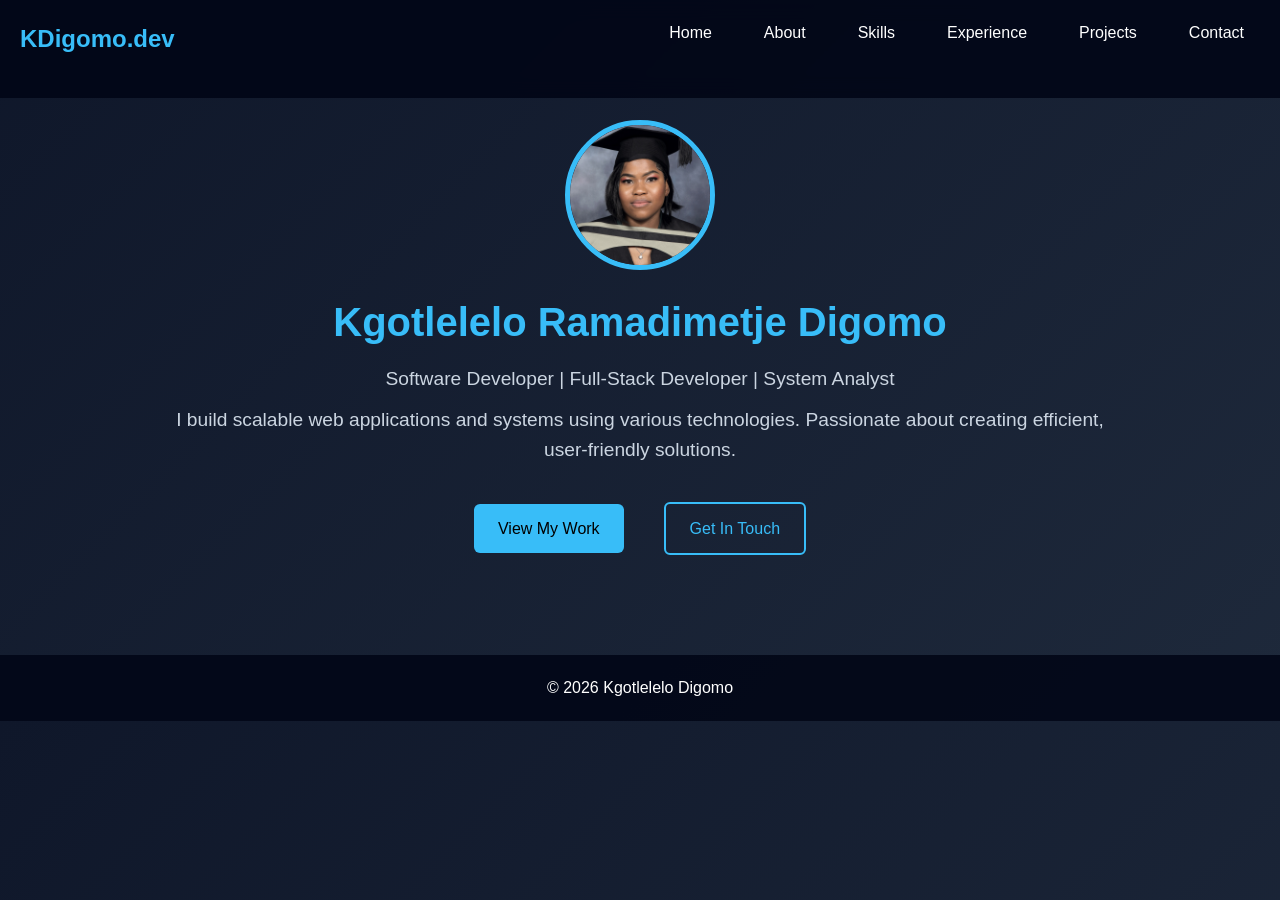
==== index.html @ d0cde913 "Initial portfolio upload" ====
<!DOCTYPE html>
<html>
<head>
  <title>Home | Kgotlelelo Digomo</title>
  <link rel="stylesheet" href="styles.css">
</head>
<body>

<header>
  <nav class="navbar">
    <h2 class="logo">KDigomo.dev</h2>
    <ul class="nav-links">
      <li><a href="index.html">Home</a></li>
      <li><a href="about.html">About</a></li>
      <li><a href="skills.html">Skills</a></li>
      <li><a href="experience.html">Experience</a></li>
      <li><a href="projects.html">Projects</a></li>
      <li><a href="contact.html">Contact</a></li>
    </ul>
  </nav>
</header>

<section class="hero">
  <div class="hero-content">
    <img src="images/img3.jpg" alt="Kgotlelelo Digomo" class="profile-img">
    <h1>Kgotlelelo Ramadimetje Digomo</h1>
    <p>Software Developer | Full-Stack Developer | System Analyst</p>
    <p>I build scalable web applications and systems using various technologies. Passionate about creating efficient, user-friendly solutions.</p>
    <br>
    <div class="hero-buttons">
      <a class="btn" href="projects.html">View My Work</a>
      <a class="btn secondary" href="contact.html">Get In Touch</a>
    </div>
  </div>
</section>

<footer>© 2026 Kgotlelelo Digomo</footer>

</body>
</html>
---- styles.css ----
* {
  margin: 0;
  padding: 0;
  box-sizing: border-box;
}

body {
  font-family: 'Segoe UI', sans-serif;
  background: linear-gradient(135deg, #0f172a 0%, #1e293b 100%);
  color: #fff;
  line-height: 1.6;
}

.navbar {
  display: flex;
  justify-content: space-between;
  padding: 20px;
  background: rgba(2, 6, 23, 0.9);
  backdrop-filter: blur(10px);
  position: fixed;
  width: 100%;
  top: 0;
  z-index: 1000;
}

.logo {
  color: #38bdf8;
  font-weight: bold;
  font-size: 1.5rem;
}

.nav-links {
  display: flex;
  list-style: none;
}

.nav-links li {
  margin-left: 20px;
}

.nav-links a {
  color: #fff;
  text-decoration: none;
  padding: 8px 16px;
  border-radius: 5px;
  transition: background 0.3s, color 0.3s;
}

.nav-links a:hover {
  background: #38bdf8;
  color: #000;
}

.hero {
  padding: 120px 20px 60px;
  max-width: 1000px;
  margin: auto;
  text-align: center;
}

.hero-content {
  display: flex;
  flex-direction: column;
  align-items: center;
}

.profile-img {
  width: 150px;
  height: 150px;
  border-radius: 50%;
  border: 5px solid #38bdf8;
  margin-bottom: 20px;
  object-fit: cover;
}

.hero h1 {
  font-size: 2.5rem;
  margin-bottom: 10px;
}

.hero p {
  font-size: 1.2rem;
  margin-bottom: 10px;
  color: #cbd5e1;
}

.btn {
  padding: 12px 24px;
  background: #38bdf8;
  color: #000;
  border-radius: 6px;
  text-decoration: none;
  margin: 0 10px;
  transition: background 0.3s, transform 0.3s;
}

.btn:hover {
  background: #0ea5e9;
  transform: translateY(-2px);
}

.btn.secondary {
  background: transparent;
  border: 2px solid #38bdf8;
  color: #38bdf8;
}

.btn.secondary:hover {
  background: #38bdf8;
  color: #000;
}

.hero-buttons {
  display: flex;
  flex-direction: row;
  align-items: center;
  gap: 20px;
  justify-content: center;
}

.about-header {
  display: flex;
  align-items: center;
  gap: 20px;
  margin-bottom: 30px;
}

.about-intro {
  flex: 1;
}

.education-achievements {
  display: flex;
  gap: 20px;
}

.education-achievements .card {
  flex: 1;
}

section {
  padding: 60px 20px;
  max-width: 1000px;
  margin: auto;
}

h1, h2 {
  color: #38bdf8;
  margin-bottom: 20px;
}

h2 {
  font-size: 1.5rem;
}

.card {
  background: rgba(30, 41, 59, 0.8);
  padding: 30px;
  border-radius: 15px;
  margin-bottom: 20px;
  box-shadow: 0 4px 20px rgba(0, 0, 0, 0.3);
  transition: transform 0.3s, box-shadow 0.3s;
}

.card:hover {
  transform: translateY(-5px);
  box-shadow: 0 8px 30px rgba(0, 0, 0, 0.4);
}

.section-intro {
  color: #cbd5e1;
  max-width: 760px;
  margin-bottom: 30px;
}

.projects-grid {
  display: grid;
  grid-template-columns: repeat(auto-fit, minmax(300px, 1fr));
  gap: 20px;
}

.project-card img {
  width: 100%;
  border-radius: 12px;
  margin-bottom: 18px;
  object-fit: cover;
  min-height: 180px;
}

.project-content {
  display: flex;
  flex-direction: column;
  gap: 14px;
}

.project-meta {
  color: #94a3b8;
  font-size: 0.95rem;
}

.project-features {
  list-style: none;
  padding: 0;
  margin: 0;
  display: grid;
  gap: 8px;
}

.project-features li {
  background: rgba(56, 189, 248, 0.08);
  padding: 10px 14px;
  border-radius: 10px;
  border-left: 3px solid #38bdf8;
}

.skill-panels {
  display: grid;
  grid-template-columns: 1fr 1fr;
  gap: 20px;
  align-items: start;
  min-width: 0;
}

.contact-grid {
  display: grid;
  grid-template-columns: repeat(auto-fit, minmax(280px, 1fr));
  gap: 20px;
  margin-top: 20px;
}

.contact-card {
  text-align: center;
  padding: 25px;
  transition: transform 0.3s, box-shadow 0.3s;
}

.contact-card:hover {
  transform: translateY(-8px);
  box-shadow: 0 12px 40px rgba(0, 0, 0, 0.5);
}

.contact-icon {
  font-size: 2.5rem;
  margin-bottom: 15px;
}

.contact-card h3 {
  color: #38bdf8;
  margin-bottom: 10px;
  font-size: 1.3rem;
}

.contact-card p {
  margin: 5px 0;
  color: #cbd5e1;
}

.contact-card a {
  color: #38bdf8;
  text-decoration: none;
  font-weight: 500;
}

.contact-card a:hover {
  text-decoration: underline;
}

.contact-note {
  font-size: 0.9rem;
  color: #94a3b8;
  font-style: italic;
  margin-top: 8px;
}

@media (max-width: 768px) {
  .contact-grid {
    grid-template-columns: 1fr;
  }
}

.experience-container {
  max-width: 900px;
  margin: 0 auto;
}

.experience-card {
  padding: 30px;
  margin-bottom: 20px;
}

.experience-header {
  display: flex;
  align-items: center;
  gap: 20px;
  margin-bottom: 25px;
  padding-bottom: 20px;
  border-bottom: 1px solid rgba(56, 189, 248, 0.2);
}

.experience-icon {
  font-size: 3rem;
  background: rgba(56, 189, 248, 0.1);
  padding: 15px;
  border-radius: 50%;
  border: 2px solid #38bdf8;
}

.experience-details h2 {
  color: #38bdf8;
  margin-bottom: 5px;
  font-size: 1.5rem;
}

.experience-details h3 {
  color: #cbd5e1;
  margin-bottom: 5px;
  font-size: 1.2rem;
  font-weight: 500;
}

.experience-duration {
  color: #94a3b8;
  font-size: 0.95rem;
  font-style: italic;
}

.experience-content {
  display: flex;
  flex-direction: column;
  gap: 25px;
}

.experience-section h4 {
  color: #38bdf8;
  margin-bottom: 15px;
  font-size: 1.1rem;
  display: flex;
  align-items: center;
  gap: 8px;
}

.tech-stack {
  display: flex;
  flex-wrap: wrap;
  gap: 8px;
}

.tech-tag {
  background: rgba(56, 189, 248, 0.15);
  color: #38bdf8;
  padding: 6px 12px;
  border-radius: 20px;
  font-size: 0.85rem;
  font-weight: 500;
  border: 1px solid rgba(56, 189, 248, 0.3);
}

.achievement-list {
  list-style: none;
  padding: 0;
  margin: 0;
  display: grid;
  gap: 12px;
}

.achievement-list li {
  background: rgba(56, 189, 248, 0.08);
  padding: 12px 16px;
  border-radius: 10px;
  border-left: 3px solid #38bdf8;
  position: relative;
}

.achievement-list li::before {
  content: "✓";
  color: #38bdf8;
  font-weight: bold;
  margin-right: 10px;
}

@media (max-width: 768px) {
  .experience-header {
    flex-direction: column;
    text-align: center;
    gap: 15px;
  }

  .tech-stack {
    justify-content: center;
  }
}

.skills-grid {
  display: grid;
  grid-template-columns: repeat(2, minmax(260px, 1fr));
  gap: 20px;
  align-items: start;
  min-width: 0;
}

.skill-item,
.soft-skills-list {
  display: flex;
  flex-direction: column;
  gap: 10px;
  min-width: 0;
}

.skill-item li {
  word-break: normal;
  white-space: normal;
}
@media (max-width: 960px) {
  .skill-panels {
    grid-template-columns: 1fr;
  }
}

@media (max-width: 650px) {
  .skills-grid {
    grid-template-columns: 1fr;
  }
}
.skill-item h3 {
  color: #38bdf8;
  margin-bottom: 10px;
}

.skill-item ul {
  list-style: none;
  padding: 0;
}

.skill-item li {
  background: rgba(56, 189, 248, 0.1);
  padding: 8px 12px;
  margin-bottom: 5px;
  border-radius: 5px;
  border-left: 3px solid #38bdf8;
}

ul {
  padding-left: 20px;
}

ul li {
  margin-bottom: 5px;
}

@media (max-width: 900px) {
  .skill-panels {
    grid-template-columns: 1fr;
  }
}

@media (max-width: 600px) {
  .skills-grid {
    grid-template-columns: 1fr;
  }
}

a {
  color: #38bdf8;
  text-decoration: none;
}

a:hover {
  text-decoration: underline;
}

footer {
  text-align: center;
  padding: 20px;
  background: rgba(2, 6, 23, 0.9);
  margin-top: 40px;
}
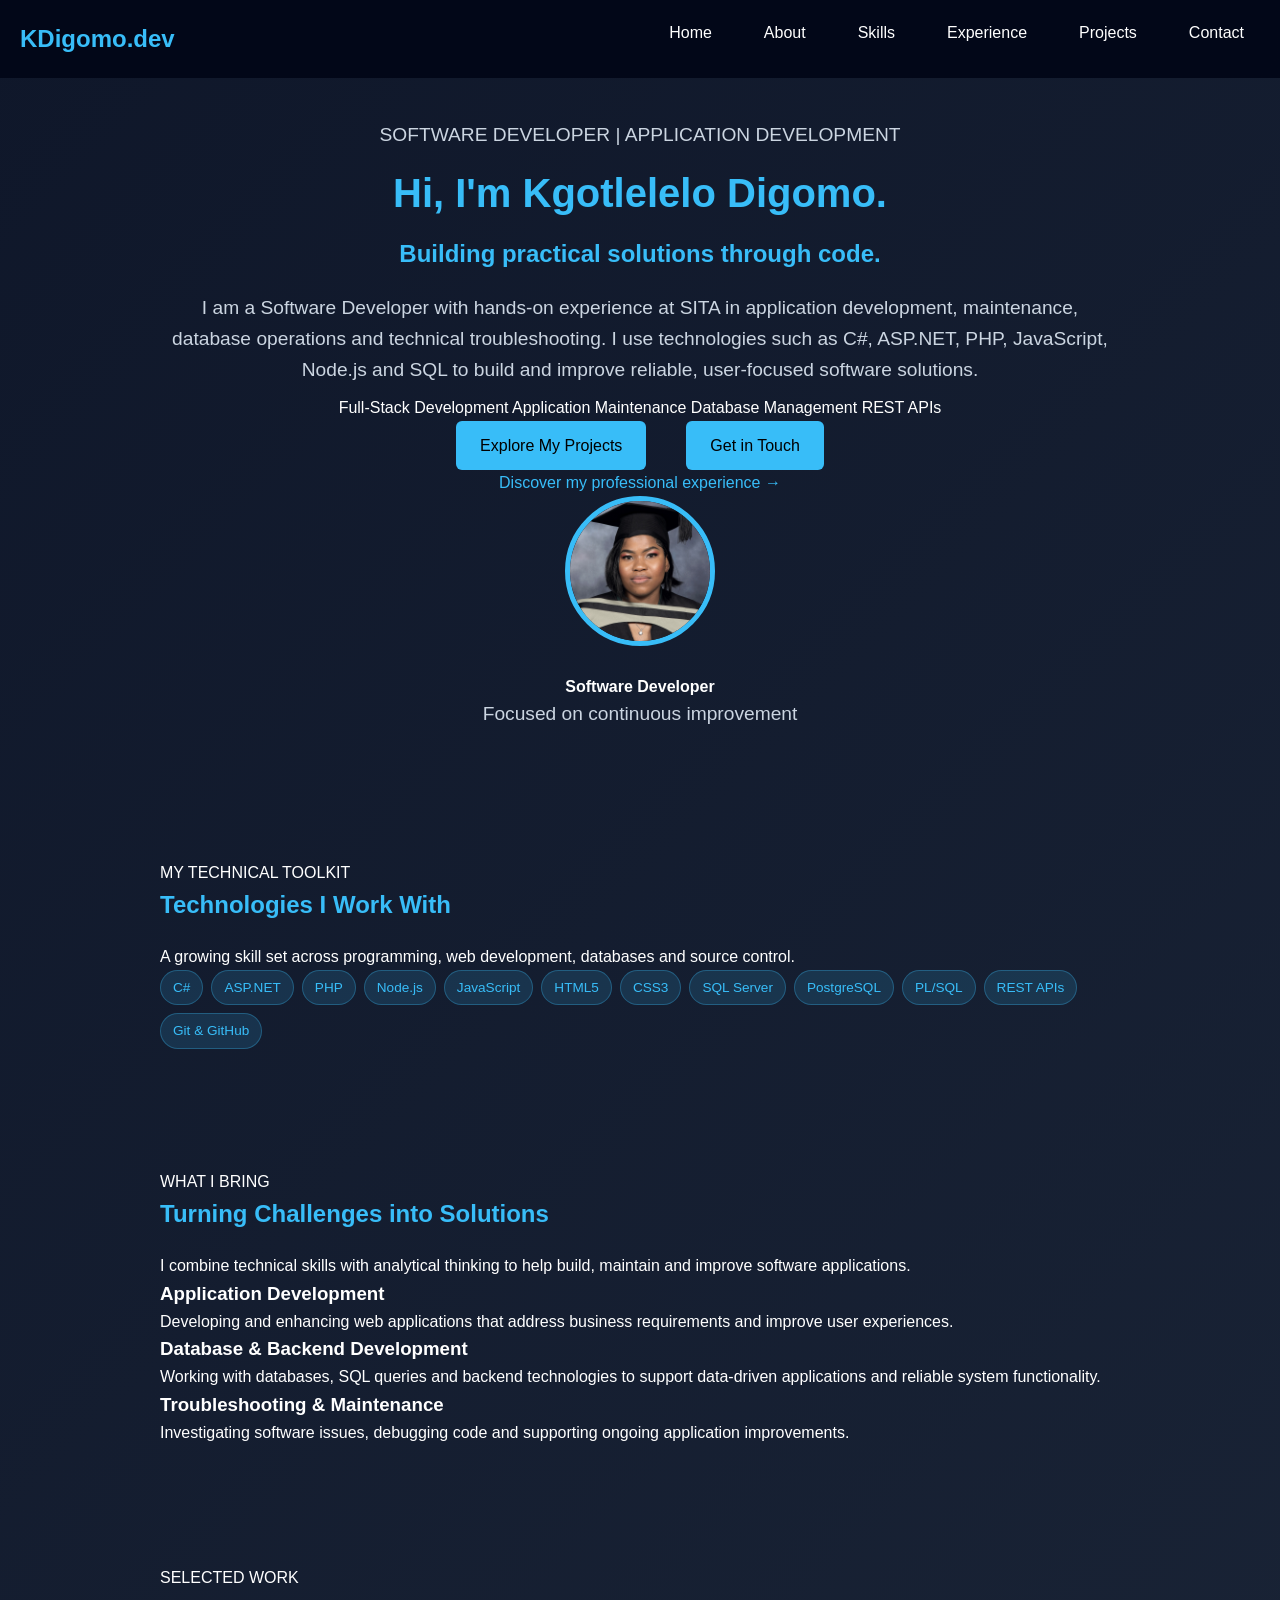
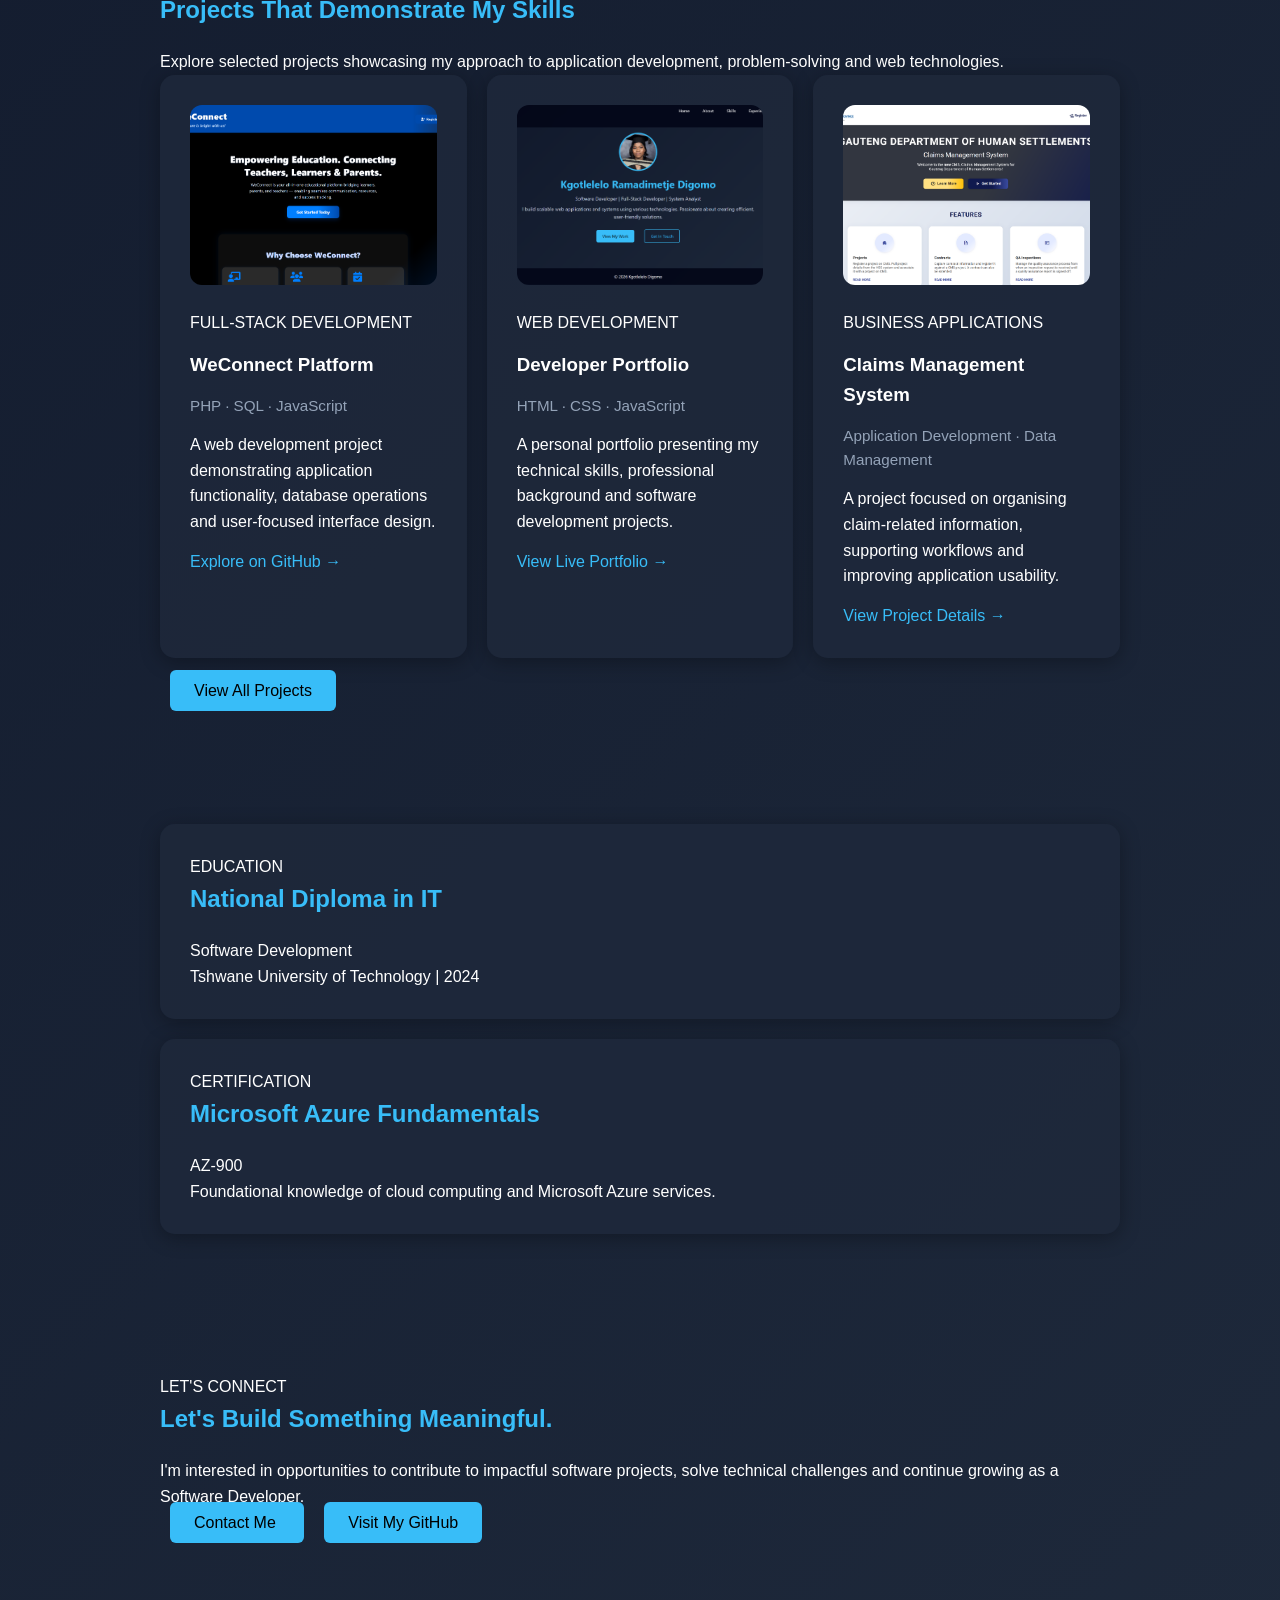
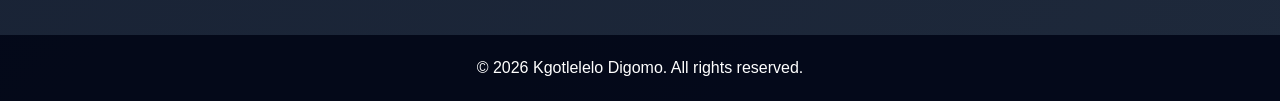
==== commit 29082c09: "Update index.html Latest Changes" ====
--- a/index.html
+++ b/index.html
@@ -1,40 +1,375 @@
 <!DOCTYPE html>
-<html>
+<html lang="en">
 <head>
-  <title>Home | Kgotlelelo Digomo</title>
-  <link rel="stylesheet" href="styles.css">
+    <meta charset="UTF-8">
+    <meta name="viewport" content="width=device-width, initial-scale=1.0">
+
+    <meta name="description"
+          content="Kgotlelelo Digomo is a Software Developer with experience in application development, full-stack web development, database management and software maintenance. Explore his skills, projects and professional experience.">
+
+    <meta name="author" content="Kgotlelelo Digomo">
+    <meta name="theme-color" content="#0f172a">
+
+    <title>Kgotlelelo Digomo | Software Developer &amp; Full-Stack Developer</title>
+
+    <link rel="stylesheet" href="styles.css">
 </head>
 <body>
 
 <header>
-  <nav class="navbar">
-    <h2 class="logo">KDigomo.dev</h2>
-    <ul class="nav-links">
-      <li><a href="index.html">Home</a></li>
-      <li><a href="about.html">About</a></li>
-      <li><a href="skills.html">Skills</a></li>
-      <li><a href="experience.html">Experience</a></li>
-      <li><a href="projects.html">Projects</a></li>
-      <li><a href="contact.html">Contact</a></li>
-    </ul>
-  </nav>
+    <nav class="navbar">
+        <a href="index.html" class="logo">KDigomo.dev</a>
+
+        <ul class="nav-links">
+            <li><a href="index.html" class="active">Home</a></li>
+            <li><a href="about.html">About</a></li>
+            <li><a href="skills.html">Skills</a></li>
+            <li><a href="experience.html">Experience</a></li>
+            <li><a href="projects.html">Projects</a></li>
+            <li><a href="contact.html">Contact</a></li>
+        </ul>
+    </nav>
 </header>
 
-<section class="hero">
-  <div class="hero-content">
-    <img src="images/img3.jpg" alt="Kgotlelelo Digomo" class="profile-img">
-    <h1>Kgotlelelo Ramadimetje Digomo</h1>
-    <p>Software Developer | Full-Stack Developer | System Analyst</p>
-    <p>I build scalable web applications and systems using various technologies. Passionate about creating efficient, user-friendly solutions.</p>
-    <br>
-    <div class="hero-buttons">
-      <a class="btn" href="projects.html">View My Work</a>
-      <a class="btn secondary" href="contact.html">Get In Touch</a>
-    </div>
-  </div>
-</section>
-
-<footer>© 2026 Kgotlelelo Digomo</footer>
+<main>
+
+    <!-- HERO SECTION -->
+    <section class="hero">
+        <div class="hero-content">
+
+            <div class="hero-text">
+
+                <p class="eyebrow">
+                    SOFTWARE DEVELOPER | APPLICATION DEVELOPMENT
+                </p>
+
+                <h1>
+                    Hi, I'm <span>Kgotlelelo Digomo.</span>
+                </h1>
+
+                <h2 class="hero-subtitle">
+                    Building practical solutions through code.
+                </h2>
+
+                <p class="hero-description">
+                    I am a Software Developer with hands-on experience
+                    at SITA in application development, maintenance,
+                    database operations and technical troubleshooting.
+                    I use technologies such as C#, ASP.NET, PHP,
+                    JavaScript, Node.js and SQL to build and improve
+                    reliable, user-focused software solutions.
+                </p>
+
+                <div class="hero-highlights">
+                    <span>Full-Stack Development</span>
+                    <span>Application Maintenance</span>
+                    <span>Database Management</span>
+                    <span>REST APIs</span>
+                </div>
+
+                <div class="hero-buttons">
+                    <a class="btn btn-primary" href="projects.html">
+                        Explore My Projects
+                    </a>
+
+                    <a class="btn btn-secondary" href="contact.html">
+                        Get in Touch
+                    </a>
+                </div>
+
+                <a href="experience.html" class="hero-experience-link">
+                    Discover my professional experience &rarr;
+                </a>
+
+            </div>
+
+            <div class="hero-image-container">
+                <img
+                    src="images/img3.jpg"
+                    alt="Kgotlelelo Digomo, Software Developer"
+                    class="profile-img"
+                    fetchpriority="high"
+                >
+
+                <div class="hero-image-caption">
+                    <span class="status-indicator"></span>
+                    <div>
+                        <strong>Software Developer</strong>
+                        <p>Focused on continuous improvement</p>
+                    </div>
+                </div>
+            </div>
+
+        </div>
+    </section>
+
+
+    <!-- TECHNOLOGY STACK -->
+    <section class="tech-overview">
+
+        <div class="section-heading">
+            <p class="eyebrow">MY TECHNICAL TOOLKIT</p>
+            <h2>Technologies I Work With</h2>
+
+            <p>
+                A growing skill set across programming, web development,
+                databases and source control.
+            </p>
+        </div>
+
+        <div class="tech-stack">
+            <span class="tech-tag">C#</span>
+            <span class="tech-tag">ASP.NET</span>
+            <span class="tech-tag">PHP</span>
+            <span class="tech-tag">Node.js</span>
+            <span class="tech-tag">JavaScript</span>
+            <span class="tech-tag">HTML5</span>
+            <span class="tech-tag">CSS3</span>
+            <span class="tech-tag">SQL Server</span>
+            <span class="tech-tag">PostgreSQL</span>
+            <span class="tech-tag">PL/SQL</span>
+            <span class="tech-tag">REST APIs</span>
+            <span class="tech-tag">Git &amp; GitHub</span>
+        </div>
+
+    </section>
+
+
+    <!-- PROFESSIONAL VALUE -->
+    <section class="home-strengths">
+
+        <div class="section-heading">
+            <p class="eyebrow">WHAT I BRING</p>
+            <h2>Turning Challenges into Solutions</h2>
+
+            <p>
+                I combine technical skills with analytical thinking
+                to help build, maintain and improve software applications.
+            </p>
+        </div>
+
+        <div class="focus-grid">
+
+            <article class="focus-item">
+                <h3>Application Development</h3>
+                <p>
+                    Developing and enhancing web applications that
+                    address business requirements and improve user
+                    experiences.
+                </p>
+            </article>
+
+            <article class="focus-item">
+                <h3>Database &amp; Backend Development</h3>
+                <p>
+                    Working with databases, SQL queries and backend
+                    technologies to support data-driven applications
+                    and reliable system functionality.
+                </p>
+            </article>
+
+            <article class="focus-item">
+                <h3>Troubleshooting &amp; Maintenance</h3>
+                <p>
+                    Investigating software issues, debugging code
+                    and supporting ongoing application improvements.
+                </p>
+            </article>
+
+        </div>
+
+    </section>
+
+
+    <!-- FEATURED WORK -->
+    <section class="featured-work">
+
+        <div class="section-heading">
+            <p class="eyebrow">SELECTED WORK</p>
+            <h2>Projects That Demonstrate My Skills</h2>
+
+            <p>
+                Explore selected projects showcasing my approach to
+                application development, problem-solving and web
+                technologies.
+            </p>
+        </div>
+
+        <div class="projects-grid">
+
+            <article class="project-card card">
+                <img
+                    src="images/WeConnect.png"
+                    alt="WeConnect web application preview"
+                    loading="lazy"
+                >
+
+                <div class="project-content">
+                    <p class="project-category">FULL-STACK DEVELOPMENT</p>
+
+                    <h3>WeConnect Platform</h3>
+
+                    <p class="project-meta">
+                        PHP · SQL · JavaScript
+                    </p>
+
+                    <p>
+                        A web development project demonstrating
+                        application functionality, database operations
+                        and user-focused interface design.
+                    </p>
+
+                    <a
+                        href="https://github.com/KgLelo/We_Connect"
+                        class="project-link"
+                        target="_blank"
+                        rel="noopener noreferrer"
+                    >
+                        Explore on GitHub &rarr;
+                    </a>
+                </div>
+            </article>
+
+            <article class="project-card card">
+                <img
+                    src="images/Portfolio.png"
+                    alt="Personal developer portfolio preview"
+                    loading="lazy"
+                >
+
+                <div class="project-content">
+                    <p class="project-category">WEB DEVELOPMENT</p>
+
+                    <h3>Developer Portfolio</h3>
+
+                    <p class="project-meta">
+                        HTML · CSS · JavaScript
+                    </p>
+
+                    <p>
+                        A personal portfolio presenting my technical
+                        skills, professional background and software
+                        development projects.
+                    </p>
+
+                    <a
+                        href="https://kglelo.github.io/portfolio1/"
+                        class="project-link"
+                        target="_blank"
+                        rel="noopener noreferrer"
+                    >
+                        View Live Portfolio &rarr;
+                    </a>
+                </div>
+            </article>
+
+            <article class="project-card card">
+                <img
+                    src="images/ClaimsManagement.png"
+                    alt="Claims management application preview"
+                    loading="lazy"
+                >
+
+                <div class="project-content">
+                    <p class="project-category">BUSINESS APPLICATIONS</p>
+
+                    <h3>Claims Management System</h3>
+
+                    <p class="project-meta">
+                        Application Development · Data Management
+                    </p>
+
+                    <p>
+                        A project focused on organising claim-related
+                        information, supporting workflows and improving
+                        application usability.
+                    </p>
+
+                    <a href="projects.html" class="project-link">
+                        View Project Details &rarr;
+                    </a>
+                </div>
+            </article>
+
+        </div>
+
+        <div class="section-action">
+            <a href="projects.html" class="btn btn-primary">
+                View All Projects
+            </a>
+        </div>
+
+    </section>
+
+
+    <!-- EDUCATION AND CERTIFICATION -->
+    <section class="home-credentials">
+
+        <div class="credential-card card">
+            <p class="eyebrow">EDUCATION</p>
+            <h2>National Diploma in IT</h2>
+
+            <p>
+                Software Development
+            </p>
+
+            <p class="credential-institution">
+                Tshwane University of Technology | 2024
+            </p>
+        </div>
+
+        <div class="credential-card card">
+            <p class="eyebrow">CERTIFICATION</p>
+            <h2>Microsoft Azure Fundamentals</h2>
+
+            <p>
+                AZ-900
+            </p>
+
+            <p class="credential-institution">
+                Foundational knowledge of cloud computing
+                and Microsoft Azure services.
+            </p>
+        </div>
+
+    </section>
+
+
+    <!-- CONTACT CALL TO ACTION -->
+    <section class="projects-cta">
+
+        <p class="eyebrow">LET'S CONNECT</p>
+
+        <h2>Let's Build Something Meaningful.</h2>
+
+        <p>
+            I'm interested in opportunities to contribute to
+            impactful software projects, solve technical challenges
+            and continue growing as a Software Developer.
+        </p>
+
+        <div class="project-actions">
+            <a href="contact.html" class="btn btn-primary">
+                Contact Me
+            </a>
+
+            <a
+                href="https://github.com/KgLelo"
+                class="btn btn-secondary"
+                target="_blank"
+                rel="noopener noreferrer"
+            >
+                Visit My GitHub
+            </a>
+        </div>
+
+    </section>
+
+</main>
+
+<footer>
+    <p>&copy; 2026 Kgotlelelo Digomo. All rights reserved.</p>
+</footer>
 
 </body>
 </html>
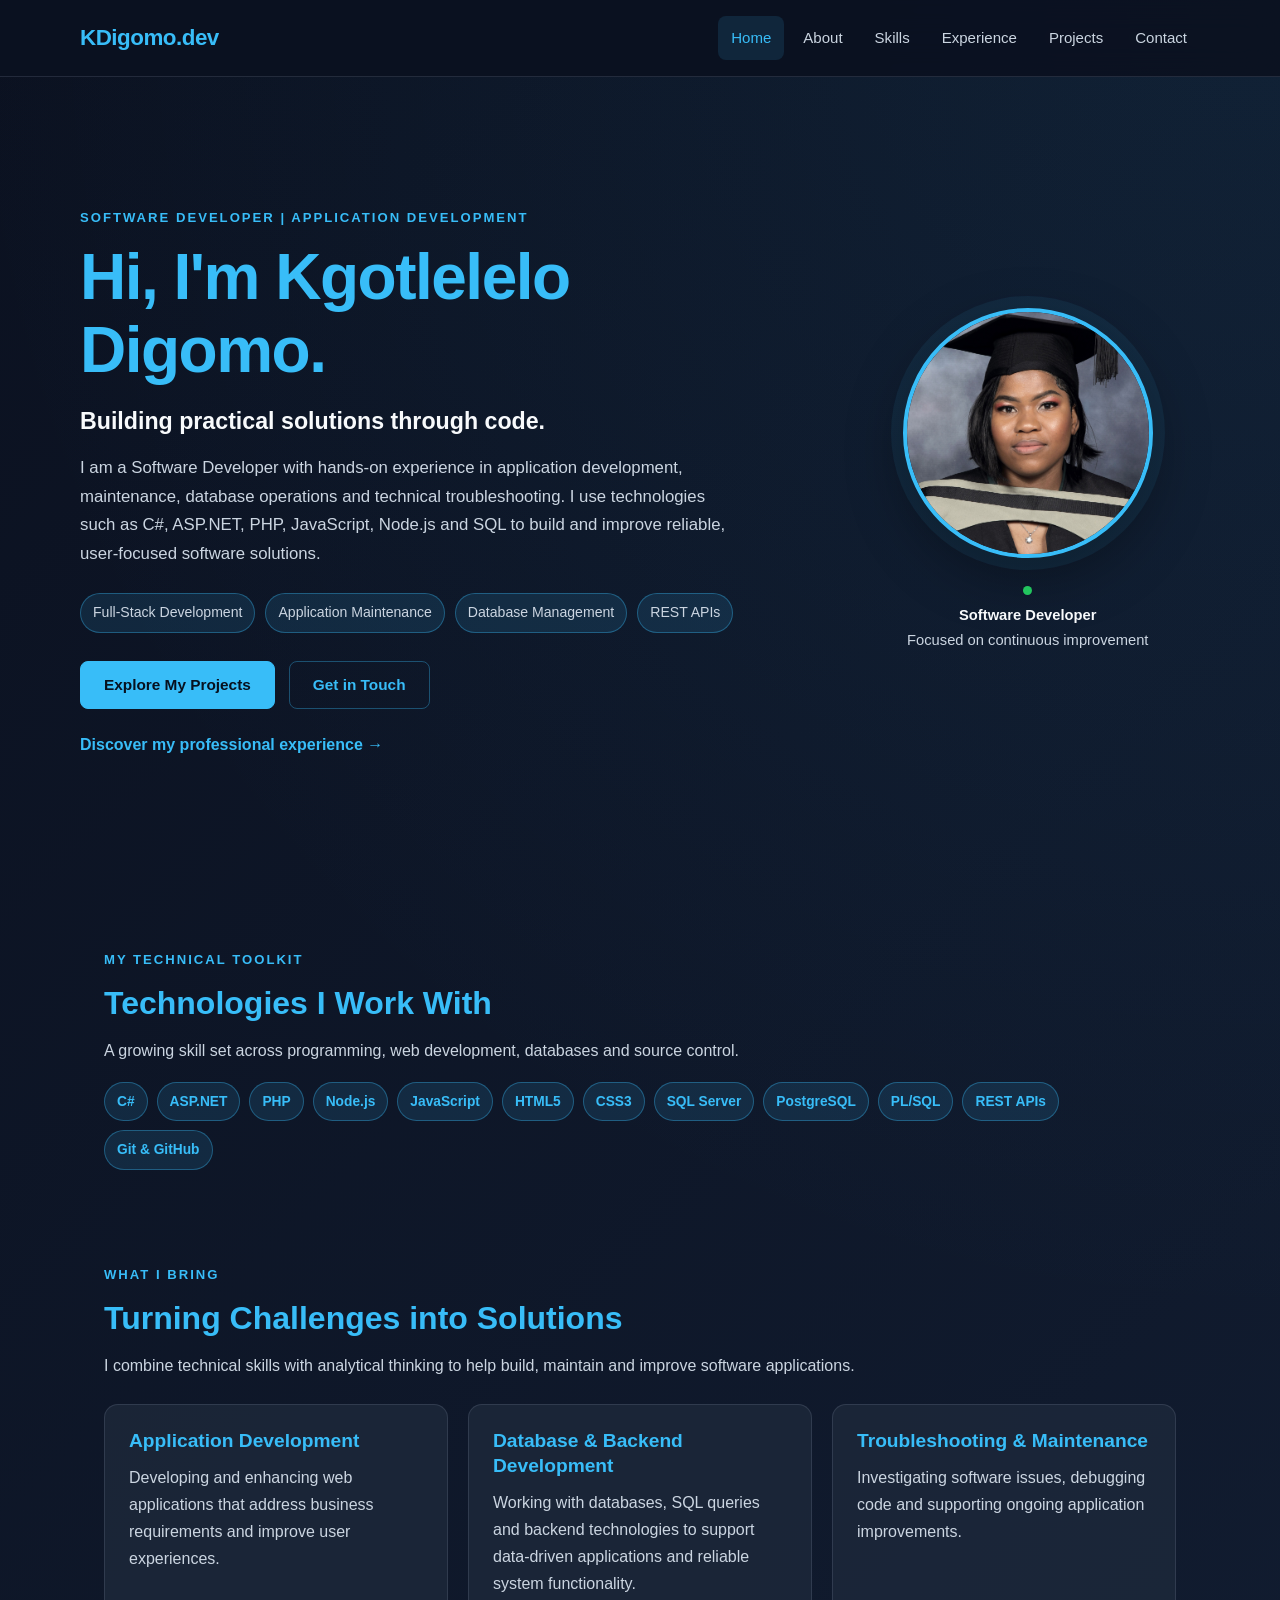
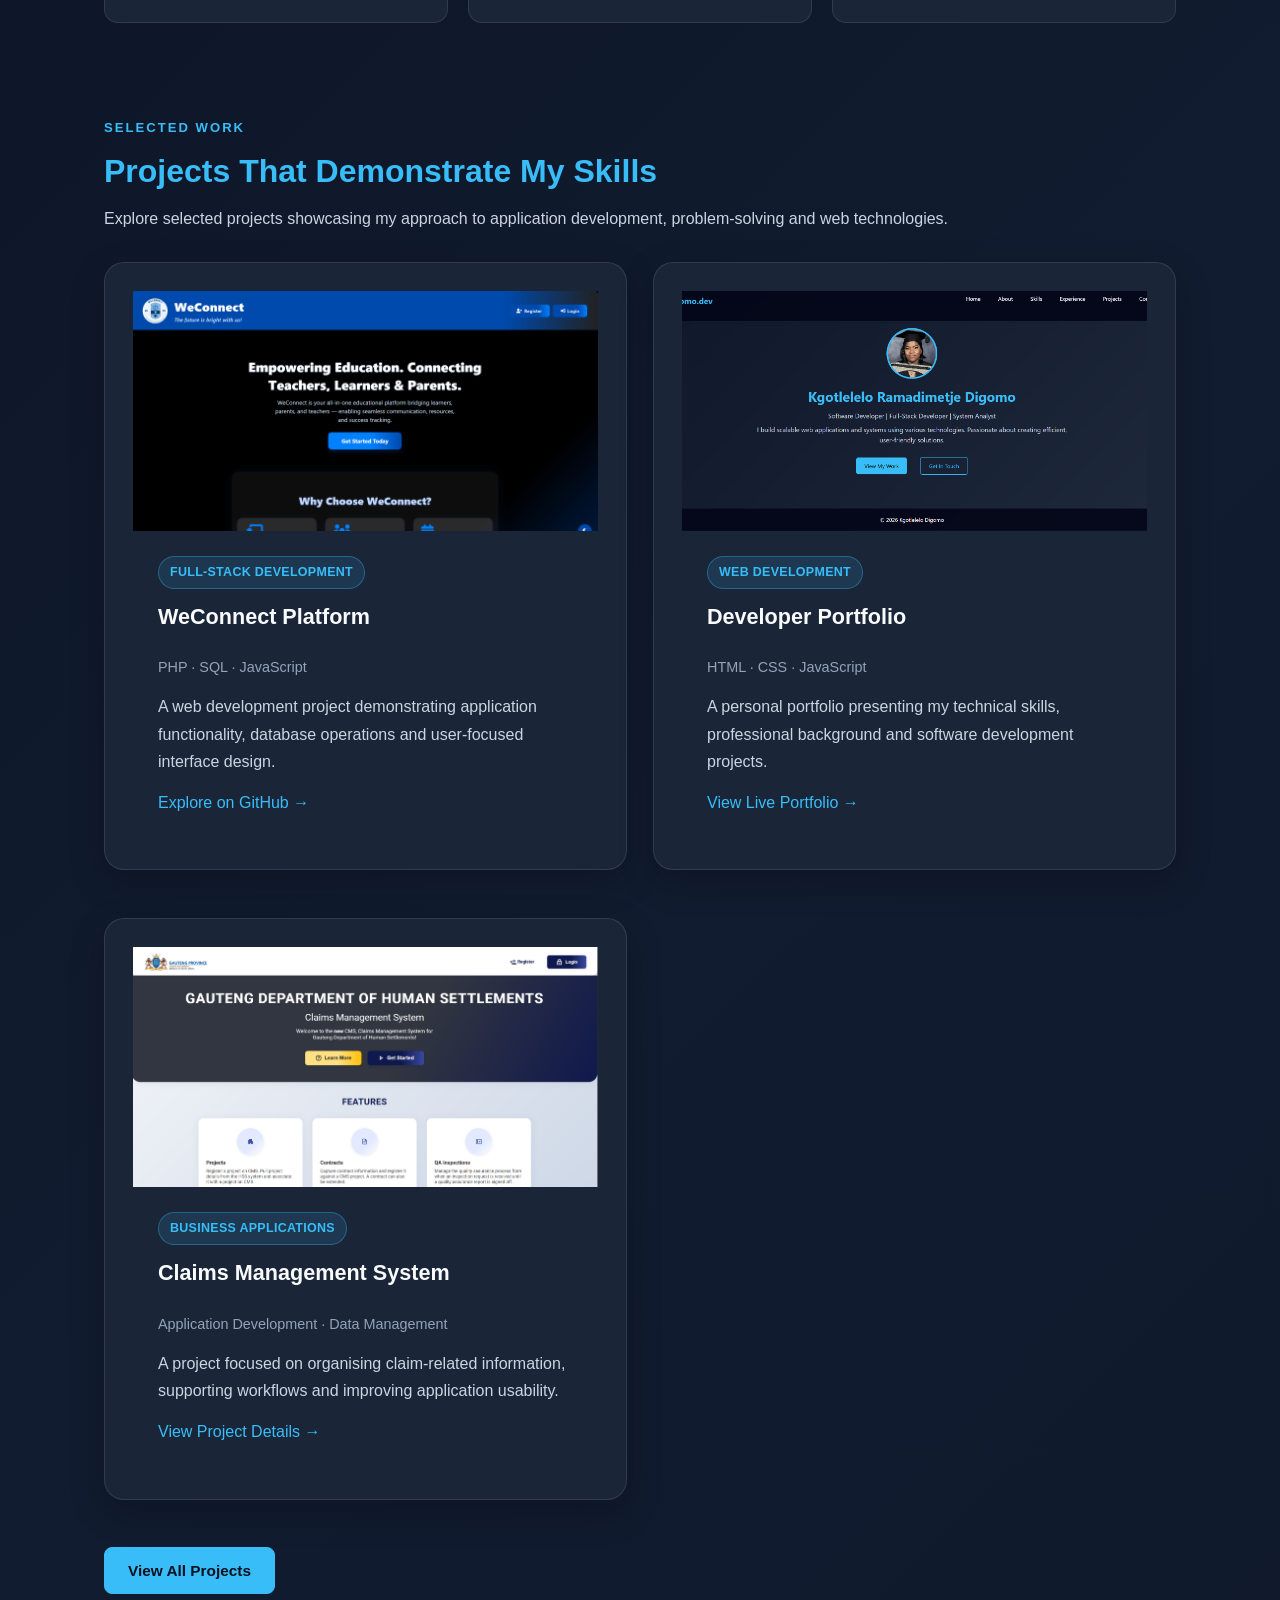
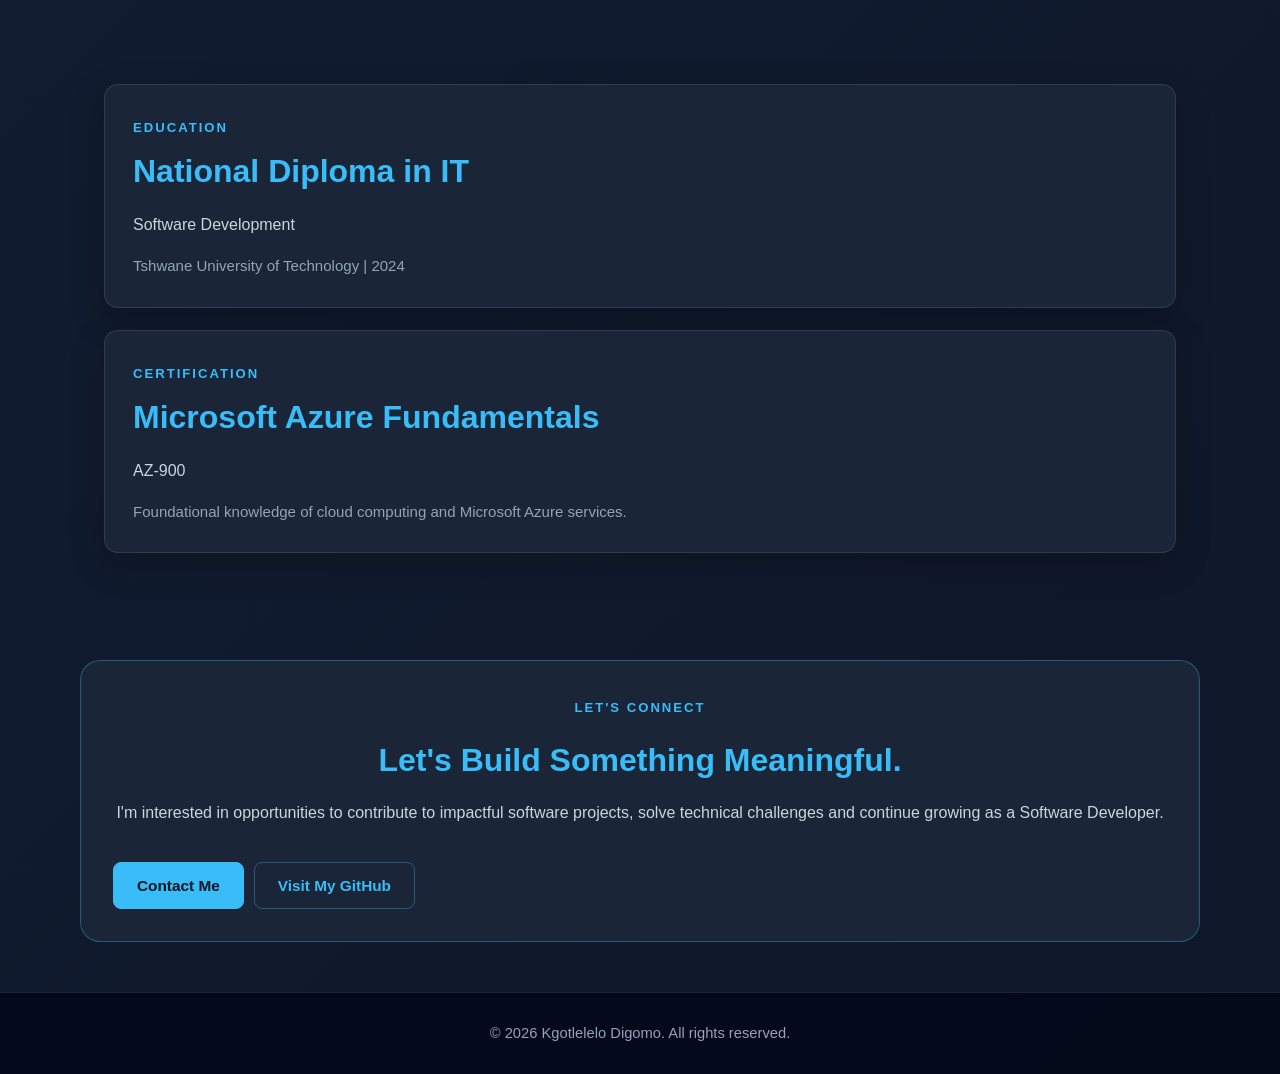
==== commit af23350d: "Update index.html" ====
--- a/index.html
+++ b/index.html
@@ -53,7 +53,7 @@
 
                 <p class="hero-description">
                     I am a Software Developer with hands-on experience
-                    at SITA in application development, maintenance,
+                    in application development, maintenance,
                     database operations and technical troubleshooting.
                     I use technologies such as C#, ASP.NET, PHP,
                     JavaScript, Node.js and SQL to build and improve
--- a/styles.css
+++ b/styles.css
@@ -1,3 +1,30 @@
+:root {
+  --bg-primary: #0b1120;
+  --bg-secondary: #111c30;
+  --bg-card: rgba(30, 41, 59, 0.78);
+  --bg-card-hover: rgba(35, 49, 72, 0.95);
+
+  --accent: #38bdf8;
+  --accent-hover: #0ea5e9;
+  --accent-soft: rgba(56, 189, 248, 0.12);
+
+  --text-primary: #f8fafc;
+  --text-secondary: #cbd5e1;
+  --text-muted: #94a3b8;
+
+  --border: rgba(148, 163, 184, 0.18);
+  --border-accent: rgba(56, 189, 248, 0.35);
+
+  --shadow: 0 12px 35px rgba(0, 0, 0, 0.22);
+  --shadow-hover: 0 18px 45px rgba(0, 0, 0, 0.35);
+
+  --radius-sm: 8px;
+  --radius-md: 14px;
+  --radius-lg: 20px;
+
+  --container-width: 1120px;
+  --navbar-height: 76px;
+}
 
 * {
   margin: 0;
@@ -5,398 +32,1018 @@
   box-sizing: border-box;
 }
 
+html {
+  scroll-behavior: smooth;
+  scroll-padding-top: calc(var(--navbar-height) + 20px);
+}
+
 body {
-  font-family: 'Segoe UI', sans-serif;
-  background: linear-gradient(135deg, #0f172a 0%, #1e293b 100%);
-  color: #fff;
-  line-height: 1.6;
-}
+  min-height: 100vh;
+  font-family: "Segoe UI", Arial, sans-serif;
+  background:
+    radial-gradient(
+      circle at top right,
+      rgba(56, 189, 248, 0.07),
+      transparent 30%
+    ),
+    linear-gradient(135deg, #0b1120 0%, #111c30 55%, #0f172a 100%);
+  color: var(--text-primary);
+  line-height: 1.7;
+  overflow-x: hidden;
+}
+
+img {
+  display: block;
+  max-width: 100%;
+}
+
+a {
+  color: var(--accent);
+  text-decoration: none;
+  transition: color 0.25s ease;
+}
+
+a:hover {
+  color: var(--accent-hover);
+}
+
+button,
+input,
+textarea,
+select {
+  font: inherit;
+}
+
+button,
+a {
+  -webkit-tap-highlight-color: transparent;
+}
+
+button:focus-visible,
+a:focus-visible,
+input:focus-visible,
+textarea:focus-visible,
+select:focus-visible {
+  outline: 3px solid var(--accent);
+  outline-offset: 4px;
+}
+
+::selection {
+  background: var(--accent);
+  color: #07111f;
+}
+
+/* =========================
+   2. GLOBAL TYPOGRAPHY
+   ========================= */
+
+h1,
+h2,
+h3,
+h4,
+h5,
+h6 {
+  line-height: 1.3;
+  font-weight: 700;
+  overflow-wrap: anywhere;
+}
+
+h1,
+h2 {
+  color: var(--accent);
+}
+
+h1 {
+  font-size: clamp(2rem, 5vw, 3.4rem);
+  margin-bottom: 20px;
+}
+
+h2 {
+  font-size: clamp(1.5rem, 3vw, 2rem);
+  margin-bottom: 18px;
+}
+
+h3 {
+  font-size: 1.2rem;
+  color: var(--text-primary);
+  margin-bottom: 10px;
+}
+
+h4 {
+  font-size: 1.05rem;
+  color: var(--accent);
+  margin-bottom: 12px;
+}
+
+p {
+  color: var(--text-secondary);
+  margin-bottom: 15px;
+}
+
+ul,
+ol {
+  padding-left: 22px;
+}
+
+li {
+  margin-bottom: 7px;
+}
+
+strong {
+  color: var(--text-primary);
+}
+
+section {
+  width: 100%;
+  max-width: var(--container-width);
+  margin: 0 auto;
+  padding: 85px 24px;
+}
+
+section p:last-child {
+  margin-bottom: 0;
+}
+
+/* =========================
+   3. NAVIGATION
+   ========================= */
 
 .navbar {
-  display: flex;
+  position: fixed;
+  top: 0;
+  left: 0;
+  z-index: 1000;
+
+  display: flex;
+  align-items: center;
   justify-content: space-between;
-  padding: 20px;
-  background: rgba(2, 6, 23, 0.9);
-  backdrop-filter: blur(10px);
-  position: fixed;
+  gap: 24px;
+
   width: 100%;
-  top: 0;
-  z-index: 1000;
+  min-height: var(--navbar-height);
+  padding: 16px max(24px, calc((100% - var(--container-width)) / 2));
+
+  background: rgba(11, 17, 32, 0.94);
+  border-bottom: 1px solid var(--border);
+  backdrop-filter: blur(16px);
+  -webkit-backdrop-filter: blur(16px);
 }
 
 .logo {
-  color: #38bdf8;
-  font-weight: bold;
-  font-size: 1.5rem;
+  flex-shrink: 0;
+  color: var(--accent);
+  font-size: 1.4rem;
+  font-weight: 800;
+  letter-spacing: -0.5px;
+}
+
+.logo:hover {
+  color: var(--text-primary);
+  text-decoration: none;
 }
 
 .nav-links {
   display: flex;
-  list-style: none;
-}
-
-.nav-links li {
-  margin-left: 20px;
-}
-
-.nav-links a {
-  color: #fff;
-  text-decoration: none;
-  padding: 8px 16px;
-  border-radius: 5px;
-  transition: background 0.3s, color 0.3s;
-}
-
-.nav-links a:hover {
-  background: #38bdf8;
-  color: #000;
-}
-
-.hero {
-  padding: 120px 20px 60px;
-  max-width: 1000px;
-  margin: auto;
-  text-align: center;
-}
-
-.hero-content {
-  display: flex;
-  flex-direction: column;
   align-items: center;
-}
-
-.profile-img {
-  width: 150px;
-  height: 150px;
-  border-radius: 50%;
-  border: 5px solid #38bdf8;
-  margin-bottom: 20px;
-  object-fit: cover;
-}
-
-.hero h1 {
-  font-size: 2.5rem;
-  margin-bottom: 10px;
-}
-
-.hero p {
-  font-size: 1.2rem;
-  margin-bottom: 10px;
-  color: #cbd5e1;
-}
-
-.btn {
-  padding: 12px 24px;
-  background: #38bdf8;
-  color: #000;
-  border-radius: 6px;
-  text-decoration: none;
-  margin: 0 10px;
-  transition: background 0.3s, transform 0.3s;
-}
-
-.btn:hover {
-  background: #0ea5e9;
-  transform: translateY(-2px);
-}
-
-.btn.secondary {
-  background: transparent;
-  border: 2px solid #38bdf8;
-  color: #38bdf8;
-}
-
-.btn.secondary:hover {
-  background: #38bdf8;
-  color: #000;
-}
-
-.hero-buttons {
-  display: flex;
-  flex-direction: row;
-  align-items: center;
-  gap: 20px;
-  justify-content: center;
-}
-
-.about-header {
-  display: flex;
-  align-items: center;
-  gap: 20px;
-  margin-bottom: 30px;
-}
-
-.about-intro {
-  flex: 1;
-}
-
-.education-achievements {
-  display: flex;
-  gap: 20px;
-}
-
-.education-achievements .card {
-  flex: 1;
-}
-
-section {
-  padding: 60px 20px;
-  max-width: 1000px;
-  margin: auto;
-}
-
-h1, h2 {
-  color: #38bdf8;
-  margin-bottom: 20px;
-}
-
-h2 {
-  font-size: 1.5rem;
-}
-
-.card {
-  background: rgba(30, 41, 59, 0.8);
-  padding: 30px;
-  border-radius: 15px;
-  margin-bottom: 20px;
-  box-shadow: 0 4px 20px rgba(0, 0, 0, 0.3);
-  transition: transform 0.3s, box-shadow 0.3s;
-}
-
-.card:hover {
-  transform: translateY(-5px);
-  box-shadow: 0 8px 30px rgba(0, 0, 0, 0.4);
-}
-
-.section-intro {
-  color: #cbd5e1;
-  max-width: 760px;
-  margin-bottom: 30px;
-}
-
-.projects-grid {
-  display: grid;
-  grid-template-columns: repeat(auto-fit, minmax(300px, 1fr));
-  gap: 20px;
-}
-
-.project-card img {
-  width: 100%;
-  border-radius: 12px;
-  margin-bottom: 18px;
-  object-fit: cover;
-  min-height: 180px;
-}
-
-.project-content {
-  display: flex;
-  flex-direction: column;
-  gap: 14px;
-}
-
-.project-meta {
-  color: #94a3b8;
-  font-size: 0.95rem;
-}
-
-.project-features {
+  justify-content: flex-end;
+  flex-wrap: wrap;
+  gap: 6px;
   list-style: none;
   padding: 0;
   margin: 0;
+}
+
+.nav-links li {
+  margin: 0;
+}
+
+.nav-links a {
+  display: inline-flex;
+  align-items: center;
+  padding: 9px 13px;
+  border-radius: var(--radius-sm);
+  color: var(--text-secondary);
+  font-size: 0.94rem;
+  font-weight: 500;
+  transition:
+    color 0.25s ease,
+    background 0.25s ease;
+}
+
+.nav-links a:hover,
+.nav-links a.active {
+  color: var(--accent);
+  background: var(--accent-soft);
+  text-decoration: none;
+}
+
+/* =========================
+   4. BUTTONS
+   ========================= */
+
+.btn {
+  display: inline-flex;
+  align-items: center;
+  justify-content: center;
+  gap: 8px;
+
+  min-height: 46px;
+  padding: 12px 23px;
+
+  background: var(--accent);
+  color: #07111f;
+  border: 1px solid var(--accent);
+  border-radius: var(--radius-sm);
+
+  font-size: 0.96rem;
+  font-weight: 700;
+  line-height: 1.4;
+  text-align: center;
+  cursor: pointer;
+
+  transition:
+    transform 0.25s ease,
+    background 0.25s ease,
+    border-color 0.25s ease,
+    box-shadow 0.25s ease;
+}
+
+.btn:hover {
+  background: var(--accent-hover);
+  border-color: var(--accent-hover);
+  color: #07111f;
+  transform: translateY(-2px);
+  box-shadow: 0 8px 22px rgba(56, 189, 248, 0.15);
+  text-decoration: none;
+}
+
+.btn-primary {
+  background: var(--accent);
+  border-color: var(--accent);
+  color: #07111f;
+}
+
+.btn-primary:hover {
+  background: var(--accent-hover);
+  color: #07111f;
+}
+
+.btn-secondary,
+.btn.secondary {
+  background: transparent;
+  color: var(--accent);
+  border-color: var(--border-accent);
+}
+
+.btn-secondary:hover,
+.btn.secondary:hover {
+  background: var(--accent-soft);
+  border-color: var(--accent);
+  color: var(--accent);
+}
+
+.btn:disabled {
+  opacity: 0.55;
+  cursor: not-allowed;
+  transform: none;
+}
+
+/* =========================
+   5. SHARED SECTION HEADINGS
+   ========================= */
+
+.section-heading {
+  margin-bottom: 18px;
+}
+
+.section-heading h1,
+.section-heading h2 {
+  margin-bottom: 12px;
+}
+
+.eyebrow {
+  display: inline-block;
+  margin-bottom: 12px;
+  color: var(--accent);
+  font-size: 0.82rem;
+  font-weight: 800;
+  letter-spacing: 2px;
+  text-transform: uppercase;
+}
+
+.section-intro {
+  max-width: 780px;
+  margin-bottom: 32px;
+  color: var(--text-secondary);
+  font-size: 1.04rem;
+}
+
+.section-action {
+  margin-top: 25px;
+}
+
+/* =========================
+   6. HOME PAGE / HERO
+   ========================= */
+
+.hero {
+  display: flex;
+  align-items: center;
+  justify-content: center;
+  min-height: 100vh;
+  max-width: 100%;
+  padding: calc(var(--navbar-height) + 65px) 24px 80px;
+}
+
+.hero-content {
   display: grid;
+  grid-template-columns: minmax(0, 1.35fr) minmax(240px, 0.65fr);
+  align-items: center;
+  gap: 60px;
+
+  width: 100%;
+  max-width: var(--container-width);
+  margin: 0 auto;
+}
+
+.hero-text {
+  min-width: 0;
+}
+
+.hero h1 {
+  margin-bottom: 20px;
+  font-size: clamp(2.5rem, 5vw, 4.2rem);
+  line-height: 1.13;
+  letter-spacing: -1.5px;
+}
+
+.hero-subtitle {
+  margin-bottom: 18px;
+  color: var(--text-primary);
+  font-size: clamp(1.1rem, 2.5vw, 1.45rem);
+  font-weight: 600;
+}
+
+.hero-description {
+  max-width: 650px;
+  margin-bottom: 24px;
+  color: var(--text-secondary);
+  font-size: 1.05rem;
+}
+
+.hero-highlights {
+  display: flex;
+  flex-wrap: wrap;
+  gap: 10px;
+  margin: 25px 0;
+}
+
+.hero-highlights span,
+.hero-highlights li {
+  padding: 7px 12px;
+  background: var(--accent-soft);
+  border: 1px solid var(--border-accent);
+  border-radius: 50px;
+  color: var(--text-secondary);
+  font-size: 0.88rem;
+  list-style: none;
+  margin: 0;
+}
+
+.hero-buttons {
+  display: flex;
+  align-items: center;
+  flex-wrap: wrap;
+  gap: 14px;
+  margin-top: 28px;
+}
+
+.hero-buttons .btn {
+  margin: 0;
+}
+
+.hero-experience-link {
+  display: inline-block;
+  margin-top: 22px;
+  font-weight: 600;
+}
+
+.hero-image-container {
+  display: flex;
+  flex-direction: column;
+  align-items: center;
+  gap: 20px;
+}
+
+.profile-img {
+  width: 250px;
+  height: 250px;
+  max-width: 100%;
+  object-fit: cover;
+  object-position: center;
+  border: 4px solid var(--accent);
+  border-radius: 50%;
+  box-shadow: 0 0 0 12px rgba(56, 189, 248, 0.07),
+              0 18px 55px rgba(0, 0, 0, 0.35);
+}
+
+.hero-image-caption {
+  max-width: 280px;
+  color: var(--text-muted);
+  font-size: 0.92rem;
+  text-align: center;
+}
+
+.status-indicator {
+  display: inline-flex;
+  align-items: center;
+  gap: 9px;
+  color: var(--text-secondary);
+  font-size: 0.9rem;
+}
+
+.status-indicator::before {
+  content: "";
+  width: 9px;
+  height: 9px;
+  flex-shrink: 0;
+  background: #22c55e;
+  border-radius: 50%;
+}
+
+/* =========================
+   7. HOME PAGE SUPPORTING SECTIONS
+   ========================= */
+
+.tech-overview,
+.home-strengths,
+.featured-work,
+.home-credentials {
+  padding-top: 45px;
+  padding-bottom: 45px;
+}
+
+.focus-grid {
+  display: grid;
+  grid-template-columns: repeat(3, minmax(0, 1fr));
+  gap: 20px;
+  margin-top: 25px;
+}
+
+.focus-item {
+  padding: 24px;
+  background: var(--bg-card);
+  border: 1px solid var(--border);
+  border-radius: var(--radius-md);
+  transition:
+    transform 0.25s ease,
+    border-color 0.25s ease,
+    background 0.25s ease;
+}
+
+.focus-item:hover {
+  transform: translateY(-4px);
+  border-color: var(--border-accent);
+  background: var(--bg-card-hover);
+}
+
+.focus-item h3 {
+  color: var(--accent);
+}
+
+.focus-item p {
+  margin-bottom: 0;
+}
+
+.credential-card {
+  padding: 24px;
+  background: var(--bg-card);
+  border: 1px solid var(--border);
+  border-radius: var(--radius-md);
+}
+
+.credential-card h3 {
+  color: var(--accent);
+}
+
+.credential-institution {
+  color: var(--text-muted);
+  font-size: 0.94rem;
+}
+
+/* =========================
+   8. GENERAL CARDS
+   ========================= */
+
+.card {
+  min-width: 0;
+  padding: 28px;
+  margin-bottom: 22px;
+
+  background: var(--bg-card);
+  border: 1px solid var(--border);
+  border-radius: var(--radius-md);
+  box-shadow: var(--shadow);
+
+  transition:
+    transform 0.25s ease,
+    box-shadow 0.25s ease,
+    border-color 0.25s ease;
+}
+
+.card:hover {
+  transform: translateY(-4px);
+  border-color: var(--border-accent);
+  box-shadow: var(--shadow-hover);
+}
+
+.card p:last-child {
+  margin-bottom: 0;
+}
+
+.card-label {
+  display: inline-block;
+  margin-bottom: 12px;
+  color: var(--accent);
+  font-size: 0.8rem;
+  font-weight: 800;
+  letter-spacing: 1.2px;
+  text-transform: uppercase;
+}
+
+/* =========================
+   9. ABOUT PAGE
+   ========================= */
+
+.about-section {
+  padding-top: calc(var(--navbar-height) + 65px);
+}
+
+.about-header {
+  display: flex;
+  align-items: center;
+  gap: 35px;
+  margin-bottom: 35px;
+}
+
+.about-header .profile-img {
+  width: 190px;
+  height: 190px;
+  flex-shrink: 0;
+}
+
+.about-intro {
+  flex: 1;
+  min-width: 0;
+}
+
+.about-intro p {
+  max-width: 760px;
+}
+
+.about-highlights {
+  display: grid;
+  grid-template-columns: repeat(3, minmax(0, 1fr));
+  gap: 16px;
+  margin: 28px 0;
+}
+
+.highlight-item {
+  padding: 18px;
+  background: var(--accent-soft);
+  border: 1px solid var(--border-accent);
+  border-radius: var(--radius-sm);
+}
+
+.highlight-item h3 {
+  margin-bottom: 6px;
+  color: var(--accent);
+  font-size: 1rem;
+}
+
+.highlight-item p {
+  margin-bottom: 0;
+  font-size: 0.92rem;
+}
+
+.about-actions {
+  display: flex;
+  flex-wrap: wrap;
+  gap: 12px;
+  margin-top: 25px;
+}
+
+.about-actions .btn {
+  margin: 0;
+}
+
+.education-achievements {
+  display: grid;
+  grid-template-columns: repeat(2, minmax(0, 1fr));
+  align-items: stretch;
+  gap: 22px;
+  margin-top: 30px;
+}
+
+.education-achievements .card {
+  height: 100%;
+}
+
+.timeline-item {
+  padding: 0 0 22px 22px;
+  border-left: 2px solid var(--border-accent);
+  position: relative;
+}
+
+.timeline-item:last-child {
+  padding-bottom: 0;
+}
+
+.timeline-item::before {
+  content: "";
+  position: absolute;
+  top: 7px;
+  left: -7px;
+  width: 12px;
+  height: 12px;
+  background: var(--accent);
+  border-radius: 50%;
+}
+
+.qualification {
+  color: var(--text-primary);
+  font-weight: 700;
+}
+
+.date {
+  display: block;
+  margin: 5px 0 10px;
+  color: var(--text-muted);
+  font-size: 0.9rem;
+}
+
+.achievement-icon {
+  color: var(--accent);
+  font-weight: 700;
+}
+
+.achievement-list {
+  display: grid;
+  gap: 12px;
+  padding: 0;
+  list-style: none;
+}
+
+.achievement-list li {
+  padding: 12px 15px;
+  background: var(--accent-soft);
+  border-left: 3px solid var(--accent);
+  border-radius: var(--radius-sm);
+  color: var(--text-secondary);
+  margin: 0;
+}
+
+.achievement-list li::before {
+  content: "✓";
+  color: var(--accent);
+  font-weight: 800;
+  margin-right: 10px;
+}
+
+.certification-note {
+  margin-top: 20px;
+  padding: 15px 18px;
+  background: rgba(148, 163, 184, 0.07);
+  border: 1px solid var(--border);
+  border-radius: var(--radius-sm);
+  color: var(--text-muted);
+  font-size: 0.92rem;
+}
+
+/* =========================
+   10. PROJECTS PAGE
+   ========================= */
+
+.projects-section {
+  padding-top: calc(var(--navbar-height) + 65px);
+}
+
+.projects-grid {
+  display: grid;
+  grid-template-columns: repeat(2, minmax(0, 1fr));
+  align-items: stretch;
+  gap: 26px;
+  margin-top: 30px;
+}
+
+.project-card {
+  display: flex;
+  flex-direction: column;
+  min-width: 0;
+  overflow: hidden;
+
+  background: var(--bg-card);
+  border: 1px solid var(--border);
+  border-radius: var(--radius-lg);
+  box-shadow: var(--shadow);
+
+  transition:
+    transform 0.25s ease,
+    border-color 0.25s ease,
+    box-shadow 0.25s ease;
+}
+
+.project-card:hover {
+  transform: translateY(-6px);
+  border-color: var(--border-accent);
+  box-shadow: var(--shadow-hover);
+}
+
+.project-image {
+  width: 100%;
+  height: 240px;
+  overflow: hidden;
+  background: var(--bg-secondary);
+}
+
+.project-image img,
+.project-card > img {
+  width: 100%;
+  height: 100%;
+  min-height: 180px;
+  object-fit: cover;
+  object-position: top center;
+  transition: transform 0.35s ease;
+}
+
+.project-card:hover .project-image img,
+.project-card:hover > img {
+  transform: scale(1.03);
+}
+
+.project-card > img {
+  height: 240px;
+  margin: 0;
+  border-radius: 0;
+}
+
+.project-content {
+  display: flex;
+  flex: 1;
+  flex-direction: column;
+  align-items: flex-start;
+  gap: 14px;
+  padding: 25px;
+  min-width: 0;
+}
+
+.project-content h3 {
+  font-size: 1.35rem;
+  color: var(--text-primary);
+}
+
+.project-content p {
+  margin-bottom: 0;
+}
+
+.project-category {
+  display: inline-block;
+  padding: 5px 11px;
+  background: var(--accent-soft);
+  border: 1px solid var(--border-accent);
+  border-radius: 50px;
+  color: var(--accent);
+  font-size: 0.78rem;
+  font-weight: 700;
+  letter-spacing: 0.3px;
+}
+
+.project-meta {
+  color: var(--text-muted);
+  font-size: 0.9rem;
+}
+
+.project-features {
+  display: grid;
+  gap: 9px;
+  width: 100%;
+  padding: 0;
+  list-style: none;
+}
+
+.project-features li {
+  padding: 10px 13px;
+  background: rgba(56, 189, 248, 0.06);
+  border-left: 3px solid var(--accent);
+  border-radius: var(--radius-sm);
+  color: var(--text-secondary);
+  font-size: 0.94rem;
+  margin: 0;
+}
+
+.project-tags {
+  display: flex;
+  flex-wrap: wrap;
   gap: 8px;
-}
-
-.project-features li {
-  background: rgba(56, 189, 248, 0.08);
-  padding: 10px 14px;
-  border-radius: 10px;
-  border-left: 3px solid #38bdf8;
+  margin-top: 3px;
+}
+
+.project-tags span {
+  padding: 5px 10px;
+  background: rgba(148, 163, 184, 0.1);
+  border: 1px solid var(--border);
+  border-radius: 50px;
+  color: var(--text-secondary);
+  font-size: 0.82rem;
+}
+
+.project-actions {
+  display: flex;
+  flex-wrap: wrap;
+  gap: 10px;
+  width: 100%;
+  margin-top: auto;
+  padding-top: 15px;
+}
+
+.project-actions .btn {
+  margin: 0;
+}
+
+.projects-cta {
+  margin-top: 40px;
+  padding: 32px;
+  text-align: center;
+  background: var(--bg-card);
+  border: 1px solid var(--border-accent);
+  border-radius: var(--radius-lg);
+}
+
+.projects-cta p {
+  margin-bottom: 20px;
+}
+
+/* =========================
+   11. EXPERIENCE PAGE
+   ========================= */
+
+.experience-page {
+  padding-top: calc(var(--navbar-height) + 65px);
+}
+
+.experience-container {
+  width: 100%;
+  max-width: 950px;
+  margin: 0 auto;
+}
+
+.experience-card {
+  padding: 32px;
+  margin-bottom: 25px;
+
+  background: var(--bg-card);
+  border: 1px solid var(--border);
+  border-radius: var(--radius-lg);
+  box-shadow: var(--shadow);
+}
+
+.experience-header {
+  display: flex;
+  align-items: center;
+  gap: 22px;
+  padding-bottom: 24px;
+  margin-bottom: 25px;
+  border-bottom: 1px solid var(--border);
+}
+
+.experience-icon {
+  display: flex;
+  align-items: center;
+  justify-content: center;
+  flex-shrink: 0;
+
+  width: 75px;
+  height: 75px;
+  padding: 12px;
+
+  background: var(--accent-soft);
+  border: 1px solid var(--border-accent);
+  border-radius: var(--radius-md);
+
+  color: var(--accent);
+  font-size: 1.8rem;
+  font-weight: 800;
+}
+
+.experience-details {
+  min-width: 0;
+}
+
+.experience-details h2 {
+  margin-bottom: 5px;
+  font-size: 1.5rem;
+}
+
+.experience-details h3 {
+  margin-bottom: 7px;
+  color: var(--text-secondary);
+  font-size: 1.08rem;
+  font-weight: 500;
+}
+
+.experience-duration {
+  display: block;
+  color: var(--text-muted);
+  font-size: 0.92rem;
+}
+
+.experience-content {
+  display: flex;
+  flex-direction: column;
+  gap: 28px;
+}
+
+.experience-section h4 {
+  display: flex;
+  align-items: center;
+  gap: 8px;
+  margin-bottom: 14px;
+  color: var(--accent);
+  font-size: 1.1rem;
+}
+
+.experience-section p {
+  margin-bottom: 12px;
+}
+
+.experience-section ul {
+  display: grid;
+  gap: 10px;
+}
+
+.experience-section li {
+  color: var(--text-secondary);
+}
+
+.experience-section .achievement-list {
+  padding: 0;
+}
+
+/* =========================
+   12. SKILLS PAGE
+   ========================= */
+
+.skills-section {
+  padding-top: calc(var(--navbar-height) + 65px);
 }
 
 .skill-panels {
   display: grid;
-  grid-template-columns: 1fr 1fr;
-  gap: 20px;
+  grid-template-columns: repeat(2, minmax(0, 1fr));
   align-items: start;
+  gap: 24px;
   min-width: 0;
-}
-
-.contact-grid {
-  display: grid;
-  grid-template-columns: repeat(auto-fit, minmax(280px, 1fr));
-  gap: 20px;
-  margin-top: 20px;
-}
-
-.contact-card {
-  text-align: center;
-  padding: 25px;
-  transition: transform 0.3s, box-shadow 0.3s;
-}
-
-.contact-card:hover {
-  transform: translateY(-8px);
-  box-shadow: 0 12px 40px rgba(0, 0, 0, 0.5);
-}
-
-.contact-icon {
-  font-size: 2.5rem;
-  margin-bottom: 15px;
-}
-
-.contact-card h3 {
-  color: #38bdf8;
-  margin-bottom: 10px;
-  font-size: 1.3rem;
-}
-
-.contact-card p {
-  margin: 5px 0;
-  color: #cbd5e1;
-}
-
-.contact-card a {
-  color: #38bdf8;
-  text-decoration: none;
-  font-weight: 500;
-}
-
-.contact-card a:hover {
-  text-decoration: underline;
-}
-
-.contact-note {
-  font-size: 0.9rem;
-  color: #94a3b8;
-  font-style: italic;
-  margin-top: 8px;
-}
-
-@media (max-width: 768px) {
-  .contact-grid {
-    grid-template-columns: 1fr;
-  }
-}
-
-.experience-container {
-  max-width: 900px;
-  margin: 0 auto;
-}
-
-.experience-card {
-  padding: 30px;
-  margin-bottom: 20px;
-}
-
-.experience-header {
-  display: flex;
-  align-items: center;
-  gap: 20px;
-  margin-bottom: 25px;
-  padding-bottom: 20px;
-  border-bottom: 1px solid rgba(56, 189, 248, 0.2);
-}
-
-.experience-icon {
-  font-size: 3rem;
-  background: rgba(56, 189, 248, 0.1);
-  padding: 15px;
-  border-radius: 50%;
-  border: 2px solid #38bdf8;
-}
-
-.experience-details h2 {
-  color: #38bdf8;
-  margin-bottom: 5px;
-  font-size: 1.5rem;
-}
-
-.experience-details h3 {
-  color: #cbd5e1;
-  margin-bottom: 5px;
-  font-size: 1.2rem;
-  font-weight: 500;
-}
-
-.experience-duration {
-  color: #94a3b8;
-  font-size: 0.95rem;
-  font-style: italic;
-}
-
-.experience-content {
-  display: flex;
-  flex-direction: column;
-  gap: 25px;
-}
-
-.experience-section h4 {
-  color: #38bdf8;
-  margin-bottom: 15px;
-  font-size: 1.1rem;
-  display: flex;
-  align-items: center;
-  gap: 8px;
-}
-
-.tech-stack {
-  display: flex;
-  flex-wrap: wrap;
-  gap: 8px;
-}
-
-.tech-tag {
-  background: rgba(56, 189, 248, 0.15);
-  color: #38bdf8;
-  padding: 6px 12px;
-  border-radius: 20px;
-  font-size: 0.85rem;
-  font-weight: 500;
-  border: 1px solid rgba(56, 189, 248, 0.3);
-}
-
-.achievement-list {
-  list-style: none;
-  padding: 0;
-  margin: 0;
-  display: grid;
-  gap: 12px;
-}
-
-.achievement-list li {
-  background: rgba(56, 189, 248, 0.08);
-  padding: 12px 16px;
-  border-radius: 10px;
-  border-left: 3px solid #38bdf8;
-  position: relative;
-}
-
-.achievement-list li::before {
-  content: "✓";
-  color: #38bdf8;
-  font-weight: bold;
-  margin-right: 10px;
-}
-
-@media (max-width: 768px) {
-  .experience-header {
-    flex-direction: column;
-    text-align: center;
-    gap: 15px;
-  }
-
-  .tech-stack {
-    justify-content: center;
-  }
 }
 
 .skills-grid {
   display: grid;
-  grid-template-columns: repeat(2, minmax(260px, 1fr));
+  grid-template-columns: repeat(2, minmax(0, 1fr));
+  align-items: start;
   gap: 20px;
-  align-items: start;
   min-width: 0;
+}
+
+.skills-category {
+  min-width: 0;
+  padding: 25px;
+
+  background: var(--bg-card);
+  border: 1px solid var(--border);
+  border-radius: var(--radius-md);
+  box-shadow: var(--shadow);
+
+  transition:
+    border-color 0.25s ease,
+    transform 0.25s ease;
+}
+
+.skills-category:hover {
+  border-color: var(--border-accent);
+  transform: translateY(-3px);
+}
+
+.skills-category-heading {
+  display: flex;
+  align-items: center;
+  gap: 12px;
+  margin-bottom: 18px;
+  color: var(--accent);
+}
+
+.skills-category-heading h3 {
+  margin: 0;
+  color: var(--accent);
+  font-size: 1.08rem;
 }
 
 .skill-item,
@@ -407,72 +1054,571 @@
   min-width: 0;
 }
 
-.skill-item li {
-  word-break: normal;
-  white-space: normal;
-}
+.skill-item h3 {
+  margin-bottom: 8px;
+  color: var(--accent);
+}
+
+.skill-item ul,
+.soft-skills-list {
+  padding: 0;
+  list-style: none;
+}
+
+.skill-item li,
+.soft-skills-list li {
+  padding: 9px 12px;
+  background: rgba(56, 189, 248, 0.07);
+  border-left: 3px solid var(--accent);
+  border-radius: var(--radius-sm);
+  color: var(--text-secondary);
+  overflow-wrap: anywhere;
+  margin: 0;
+}
+
+.skill-item li + li {
+  margin-top: 7px;
+}
+
+.tech-stack {
+  display: flex;
+  flex-wrap: wrap;
+  align-items: center;
+  gap: 9px;
+}
+
+.tech-tag {
+  display: inline-flex;
+  align-items: center;
+  padding: 7px 12px;
+
+  background: var(--accent-soft);
+  border: 1px solid var(--border-accent);
+  border-radius: 50px;
+
+  color: var(--accent);
+  font-size: 0.86rem;
+  font-weight: 600;
+  overflow-wrap: anywhere;
+}
+
+.skills-section .projects-cta {
+  margin-top: 35px;
+}
+
+/* =========================
+   13. CONTACT PAGE
+   ========================= */
+
+.contact-section {
+  padding-top: calc(var(--navbar-height) + 65px);
+}
+
+.contact-grid {
+  display: grid;
+  grid-template-columns: repeat(2, minmax(0, 1fr));
+  gap: 22px;
+  margin-top: 30px;
+}
+
+.contact-card {
+  min-width: 0;
+  padding: 28px;
+
+  background: var(--bg-card);
+  border: 1px solid var(--border);
+  border-radius: var(--radius-md);
+  text-align: center;
+
+  transition:
+    transform 0.25s ease,
+    border-color 0.25s ease,
+    box-shadow 0.25s ease;
+}
+
+.contact-card:hover {
+  transform: translateY(-5px);
+  border-color: var(--border-accent);
+  box-shadow: var(--shadow-hover);
+}
+
+.contact-icon {
+  display: flex;
+  align-items: center;
+  justify-content: center;
+  width: 58px;
+  height: 58px;
+  margin: 0 auto 18px;
+
+  background: var(--accent-soft);
+  border: 1px solid var(--border-accent);
+  border-radius: 50%;
+
+  color: var(--accent);
+  font-size: 1.6rem;
+}
+
+.contact-card h3 {
+  margin-bottom: 10px;
+  color: var(--accent);
+  font-size: 1.2rem;
+}
+
+.contact-card p {
+  margin: 6px 0;
+  overflow-wrap: anywhere;
+}
+
+.contact-card a {
+  color: var(--accent);
+  font-weight: 600;
+  overflow-wrap: anywhere;
+}
+
+.contact-card a:hover {
+  text-decoration: underline;
+}
+
+.contact-note {
+  margin-top: 12px;
+  color: var(--text-muted);
+  font-size: 0.88rem;
+  font-style: italic;
+}
+
+.contact-form {
+  display: grid;
+  gap: 18px;
+  margin-top: 35px;
+}
+
+.contact-form label {
+  display: block;
+  margin-bottom: 7px;
+  color: var(--text-secondary);
+  font-weight: 600;
+}
+
+.contact-form input,
+.contact-form textarea,
+.contact-form select {
+  width: 100%;
+  padding: 12px 14px;
+
+  background: rgba(15, 23, 42, 0.8);
+  border: 1px solid var(--border);
+  border-radius: var(--radius-sm);
+
+  color: var(--text-primary);
+}
+
+.contact-form textarea {
+  min-height: 150px;
+  resize: vertical;
+}
+
+.contact-form input::placeholder,
+.contact-form textarea::placeholder {
+  color: var(--text-muted);
+}
+
+.contact-form input:focus,
+.contact-form textarea:focus,
+.contact-form select:focus {
+  border-color: var(--accent);
+  outline: none;
+}
+
+/* =========================
+   14. FOOTER
+   ========================= */
+
+footer,
+.footer {
+  width: 100%;
+  margin-top: 50px;
+  padding: 28px 24px;
+
+  background: rgba(2, 6, 23, 0.8);
+  border-top: 1px solid var(--border);
+
+  text-align: center;
+}
+
+footer p,
+.footer p {
+  margin: 0;
+  color: var(--text-muted);
+  font-size: 0.92rem;
+}
+
+footer a,
+.footer a {
+  color: var(--accent);
+}
+
+.footer-links {
+  display: flex;
+  justify-content: center;
+  flex-wrap: wrap;
+  gap: 20px;
+  margin-bottom: 15px;
+}
+
+/* =========================
+   15. GENERAL UTILITY STYLES
+   ========================= */
+
+.text-muted {
+  color: var(--text-muted);
+}
+
+.text-accent {
+  color: var(--accent);
+}
+
+.text-center {
+  text-align: center;
+}
+
+.mt-1 {
+  margin-top: 10px;
+}
+
+.mt-2 {
+  margin-top: 20px;
+}
+
+.mt-3 {
+  margin-top: 30px;
+}
+
+.mb-1 {
+  margin-bottom: 10px;
+}
+
+.mb-2 {
+  margin-bottom: 20px;
+}
+
+.mb-3 {
+  margin-bottom: 30px;
+}
+
+.divider {
+  width: 100%;
+  height: 1px;
+  margin: 25px 0;
+  background: var(--border);
+}
+
+/* =========================
+   16. TABLET RESPONSIVENESS
+   ========================= */
+
 @media (max-width: 960px) {
+  :root {
+    --navbar-height: 82px;
+  }
+
+  .navbar {
+    padding-left: 22px;
+    padding-right: 22px;
+  }
+
+  .nav-links {
+    gap: 2px;
+  }
+
+  .nav-links a {
+    padding: 8px 10px;
+    font-size: 0.88rem;
+  }
+
+  .hero-content {
+    gap: 35px;
+  }
+
+  .profile-img {
+    width: 215px;
+    height: 215px;
+  }
+
+  .focus-grid {
+    grid-template-columns: repeat(2, minmax(0, 1fr));
+  }
+
   .skill-panels {
     grid-template-columns: 1fr;
   }
-}
-
-@media (max-width: 650px) {
+
+  .education-achievements {
+    gap: 18px;
+  }
+}
+
+/* =========================
+   17. MOBILE RESPONSIVENESS
+   ========================= */
+
+@media (max-width: 768px) {
+  :root {
+    --navbar-height: 0px;
+  }
+
+  body {
+    font-size: 0.97rem;
+  }
+
+  .navbar {
+    position: relative;
+    flex-direction: column;
+    align-items: center;
+    gap: 12px;
+    padding: 18px 15px;
+
+    background: rgba(11, 17, 32, 0.98);
+  }
+
+  .logo {
+    font-size: 1.35rem;
+  }
+
+  .nav-links {
+    justify-content: center;
+    width: 100%;
+    gap: 5px;
+  }
+
+  .nav-links a {
+    padding: 8px 10px;
+    font-size: 0.85rem;
+  }
+
+  section {
+    padding: 55px 20px;
+  }
+
+  .hero {
+    min-height: auto;
+    padding: 65px 20px;
+  }
+
+  .hero-content {
+    grid-template-columns: 1fr;
+    gap: 35px;
+    text-align: center;
+  }
+
+  .hero-text {
+    order: 1;
+  }
+
+  .hero-image-container {
+    order: 0;
+  }
+
+  .hero h1 {
+    font-size: clamp(2.1rem, 8vw, 3rem);
+    letter-spacing: -0.7px;
+  }
+
+  .hero-description {
+    margin-left: auto;
+    margin-right: auto;
+  }
+
+  .hero-highlights,
+  .hero-buttons {
+    justify-content: center;
+  }
+
+  .profile-img {
+    width: 185px;
+    height: 185px;
+  }
+
+  .about-section,
+  .projects-section,
+  .experience-page,
+  .skills-section,
+  .contact-section {
+    padding-top: 50px;
+  }
+
+  .about-header {
+    flex-direction: column;
+    text-align: center;
+    gap: 25px;
+  }
+
+  .about-header .profile-img {
+    width: 170px;
+    height: 170px;
+  }
+
+  .about-highlights {
+    grid-template-columns: 1fr;
+  }
+
+  .education-achievements {
+    grid-template-columns: 1fr;
+  }
+
+  .projects-grid {
+    grid-template-columns: 1fr;
+  }
+
+  .project-image,
+  .project-card > img {
+    height: 230px;
+  }
+
+  .experience-header {
+    flex-direction: column;
+    align-items: center;
+    text-align: center;
+    gap: 16px;
+  }
+
+  .experience-card {
+    padding: 24px 20px;
+  }
+
+  .tech-stack {
+    justify-content: center;
+  }
+
   .skills-grid {
     grid-template-columns: 1fr;
   }
-}
-.skill-item h3 {
-  color: #38bdf8;
-  margin-bottom: 10px;
-}
-
-.skill-item ul {
-  list-style: none;
-  padding: 0;
-}
-
-.skill-item li {
-  background: rgba(56, 189, 248, 0.1);
-  padding: 8px 12px;
-  margin-bottom: 5px;
-  border-radius: 5px;
-  border-left: 3px solid #38bdf8;
-}
-
-ul {
-  padding-left: 20px;
-}
-
-ul li {
-  margin-bottom: 5px;
-}
-
-@media (max-width: 900px) {
-  .skill-panels {
+
+  .contact-grid {
     grid-template-columns: 1fr;
   }
-}
-
-@media (max-width: 600px) {
-  .skills-grid {
+
+  .focus-grid {
     grid-template-columns: 1fr;
   }
-}
-
-a {
-  color: #38bdf8;
-  text-decoration: none;
-}
-
-a:hover {
-  text-decoration: underline;
-}
-
-footer {
-  text-align: center;
-  padding: 20px;
-  background: rgba(2, 6, 23, 0.9);
-  margin-top: 40px;
-}
-
+
+  .projects-cta {
+    padding: 25px 20px;
+  }
+}
+
+/* =========================
+   18. SMALL MOBILE DEVICES
+   ========================= */
+
+@media (max-width: 480px) {
+  .navbar {
+    padding: 15px 10px;
+  }
+
+  .nav-links {
+    gap: 3px;
+  }
+
+  .nav-links a {
+    padding: 7px 8px;
+    font-size: 0.78rem;
+  }
+
+  section {
+    padding: 45px 16px;
+  }
+
+  .hero {
+    padding: 45px 16px;
+  }
+
+  .hero h1 {
+    font-size: 2.15rem;
+  }
+
+  .hero-subtitle {
+    font-size: 1.05rem;
+  }
+
+  .hero-buttons {
+    flex-direction: column;
+    align-items: stretch;
+  }
+
+  .hero-buttons .btn {
+    width: 100%;
+  }
+
+  .btn {
+    width: 100%;
+    padding: 12px 16px;
+  }
+
+  .about-actions,
+  .project-actions {
+    flex-direction: column;
+    align-items: stretch;
+  }
+
+  .about-actions .btn,
+  .project-actions .btn {
+    width: 100%;
+  }
+
+  .card,
+  .skills-category,
+  .contact-card {
+    padding: 21px 17px;
+  }
+
+  .experience-card {
+    padding: 22px 16px;
+  }
+
+  .project-content {
+    padding: 21px 17px;
+  }
+
+  .project-image,
+  .project-card > img {
+    height: 190px;
+  }
+
+  .profile-img {
+    width: 155px;
+    height: 155px;
+  }
+
+  .about-header .profile-img {
+    width: 150px;
+    height: 150px;
+  }
+
+  .tech-tag {
+    font-size: 0.8rem;
+  }
+
+  footer,
+  .footer {
+    padding: 24px 16px;
+  }
+}
+
+/* =========================
+   19. ACCESSIBILITY
+   ========================= */
+
+@media (prefers-reduced-motion: reduce) {
+  html {
+    scroll-behavior: auto;
+  }
+
+  *,
+  *::before,
+  *::after {
+    transition-duration: 0.01ms !important;
+    animation-duration: 0.01ms !important;
+    animation-iteration-count: 1 !important;
+    scroll-behavior: auto !important;
+  }
+}
